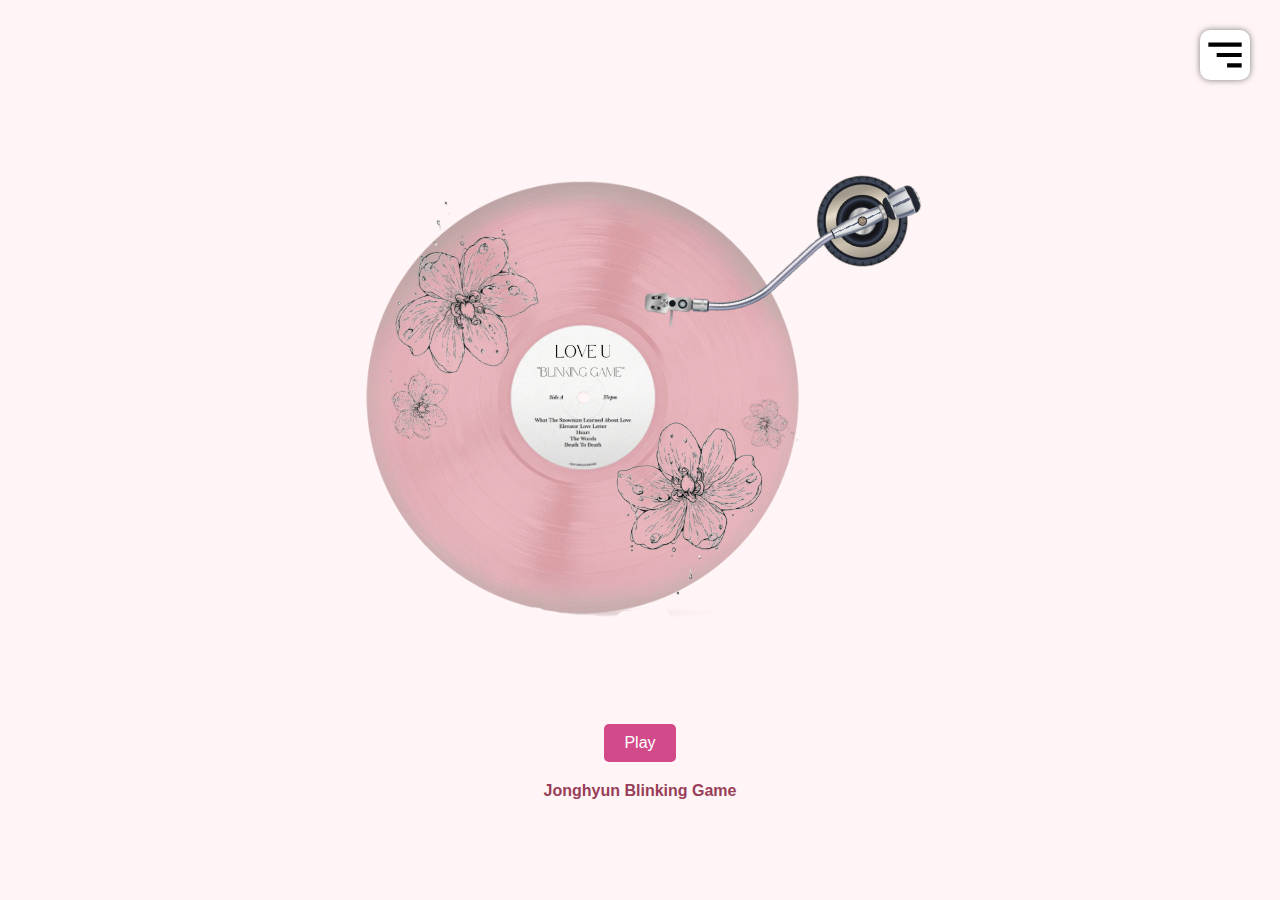
==== index.html @ 4676c762 "Add files via upload" ====
<!DOCTYPE html>
<html lang="en">
  <head>
    <meta charset="UTF-8" />
    <meta name="viewport" content="width=device-width, initial-scale=1.0" />
    <link rel="preconnect" href="https://fonts.googleapis.com">
    <link rel="preconnect" href="https://fonts.gstatic.com" crossorigin>
    <link href="https://fonts.googleapis.com/css2?family=Montserrat:ital,wght@0,100..900;1,100..900&family=Nunito+Sans:ital,opsz,wght@0,6..12,200..1000;1,6..12,200..1000&display=swap" rel="stylesheet">
    <title>Valentine's Day Vinyl Record Player</title>
    <link rel="stylesheet" href="style.css" />
  </head>
  <body>

      <header class="header" id="inicio">
        <img src="bx-menu-alt-right.svg" alt="" class="photo">
        <nav class="menu-navegacion">
            <a href="#yo">Canción</a>
            <a href="flores.html">Flores</a>
        </nav>
     </header>



    
    <div class="record-player">
      <div id="player-container"></div>
      <button id="play-button">Play</button>
      <audio id="love-song" src="jonghyun.m4a"></audio>
      <h4>Jonghyun Blinking Game</h4>
      <script src="valentin.js"></script>
    </div>


    <script src="menu.js"></script>
  </body>
</html>
---- style.css ----
body {
  font-family: Arial, sans-serif;
  text-align: center;
  background-color: #f5f5f5;
  margin: 0;
  padding: 0;
  background-color: #ffdde14d;
}

h1 {
  color: #d24a8a59;
  margin-top: 20px;
}

h4 {
  color: #993e58;
  margin-top: 20px;
}

#vinyl-container {
  display: inline-block;
  margin-top: 50px;
  position: relative;
}

svg {
  width: 700px;
  height: 700px;
}

#play-button {
  margin-top: 20px;
  padding: 10px 20px;
  font-size: 16px;
  color: #fff;
  background-color: #d24a89;
  border: none;
  border-radius: 5px;
  cursor: pointer;
  transition: background-color 0.3s;
}

#play-button:hover {
  background-color: #d24a8a9c;
}

@keyframes spin {
  from {
      transform: rotate(0deg);
  }
  to {
      transform: rotate(360deg);
  }
}

.spin {
  animation: spin 4s linear infinite;
}

.head {
  position: absolute;
  top: 5px;
  left: 20px;
  color: #993e58;
  font-size: 15px;
  display: flex;
  align-items: center;
  gap: 20px;
}

/* MENU HAMBURGUESA */
.photo {
  z-index: 10000;
  position: fixed;
  top: 30px;
  right: 30px;
  background: #fff;
  width: 50px;
  height: 50px;
  cursor: pointer;
  border-radius: 10px;
  box-shadow: 0 0 6px rgba(0, 0, 0, 0.5);
}

/* Menú de navegación */
.menu-navegacion {
  z-index: 9999;
  position: fixed;
  top: 0;
  right: 0;
  width: 30vw;
  height: 100%;
  background: linear-gradient(to right, #ffdde1, #ee9ca7);
  display: flex;
  flex-direction: column;
  justify-content: space-evenly;
  align-items: center;
  transition: transform 0.3s ease-in-out;
  transform: translate(110%);
  box-shadow: 0 0 6px rgba(0, 0, 0, 0.5);
}

.menu-navegacion a:hover {
  color: #993e58;
}

.spread {
  transform: translate(0);
}

.menu-navegacion a {
  color: rgb(189, 71, 107);
  text-decoration: none;
  font-weight: bolder;
}

@media screen and (max-width: 430px) {
  .menu-navegacion {
      width: 70vw;
  }
  
  .photo {
      top: 20px;
      right: 20px;
      width: 45px;
      height: 45px;
  }

  svg {
      width: 350px;
      height: 350px;
  }

  #vinyl-container {
      margin-top: 20px;
  }

  #play-button {
      padding: 8px 16px;
      font-size: 14px;
  }
}

@media screen and (max-width: 932px) and (orientation: landscape) {
  svg {
      width: 250px;
      height: 250px;
  }

  .menu-navegacion {
      width: 50vw;
  }

  #play-button {
      font-size: 12px;
      padding: 6px 12px;
  }
}
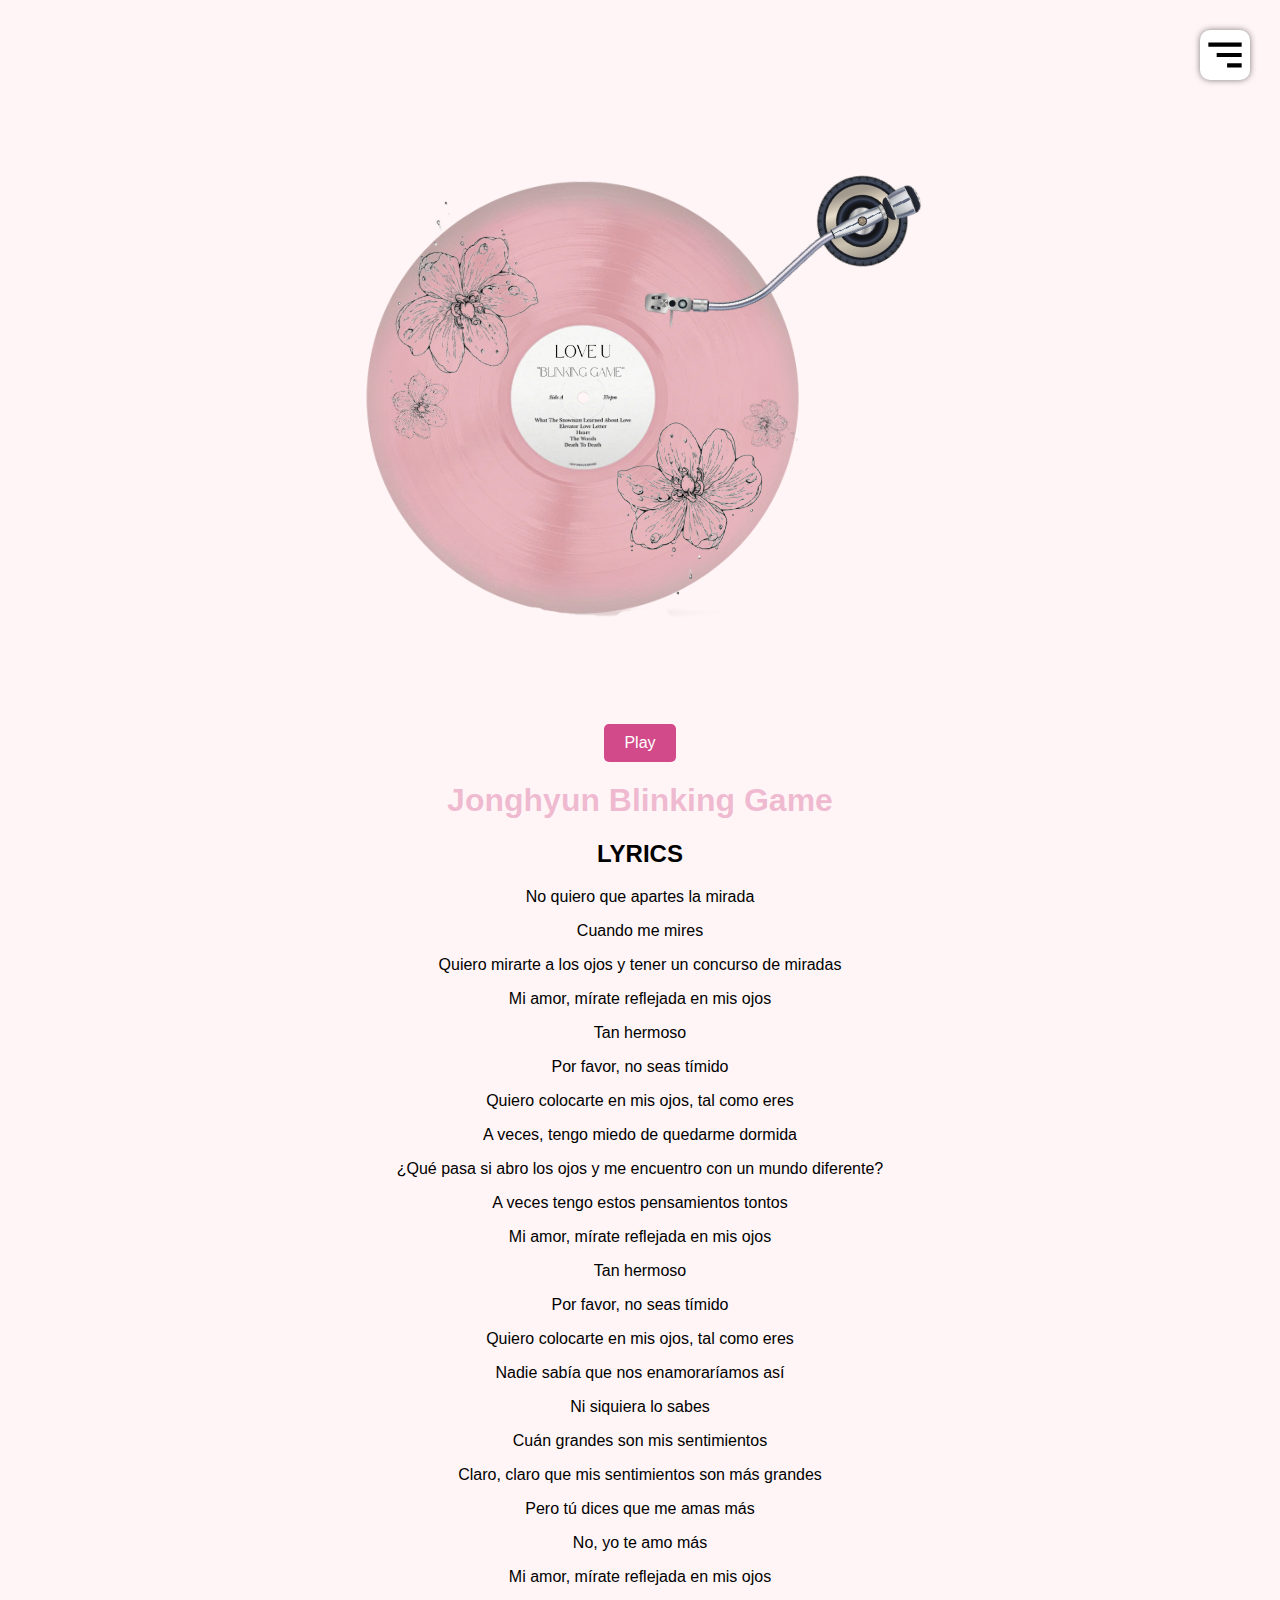
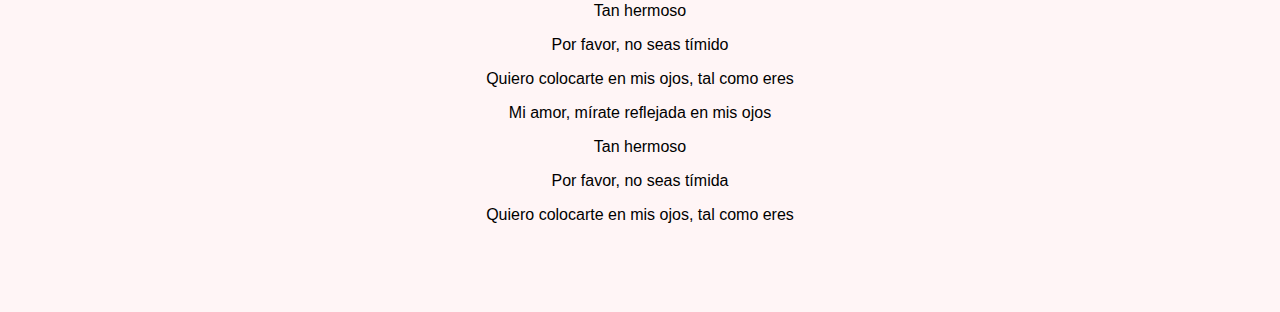
==== commit 63dcc5ec: "Add files via upload" ====
--- a/index.html
+++ b/index.html
@@ -7,6 +7,7 @@
     <link rel="preconnect" href="https://fonts.gstatic.com" crossorigin>
     <link href="https://fonts.googleapis.com/css2?family=Montserrat:ital,wght@0,100..900;1,100..900&family=Nunito+Sans:ital,opsz,wght@0,6..12,200..1000;1,6..12,200..1000&display=swap" rel="stylesheet">
     <title>Valentine's Day Vinyl Record Player</title>
+    <link rel="shortcut icon" href="https://images.freeimages.com/image/previews/361/heart-dazzle-diamond-png-5690439.png" type="image/x-icon">
     <link rel="stylesheet" href="style.css" />
   </head>
   <body>
@@ -14,7 +15,7 @@
       <header class="header" id="inicio">
         <img src="bx-menu-alt-right.svg" alt="" class="photo">
         <nav class="menu-navegacion">
-            <a href="#yo">Canción</a>
+            <a href="#inicio">Canción</a>
             <a href="flores.html">Flores</a>
         </nav>
      </header>
@@ -22,13 +23,52 @@
 
 
     
-    <div class="record-player">
+    <div id="inicio" class="record-player">
       <div id="player-container"></div>
       <button id="play-button">Play</button>
       <audio id="love-song" src="jonghyun.m4a"></audio>
-      <h4>Jonghyun Blinking Game</h4>
+      <h1>Jonghyun Blinking Game</h1>
       <script src="valentin.js"></script>
     </div>
+
+    <div>
+      <h2>LYRICS</h2>
+      <p>No quiero que apartes la mirada</p>
+      <p>Cuando me mires</p>
+      <p>Quiero mirarte a los ojos y tener un concurso de miradas</p>
+      <p>Mi amor, mírate reflejada en mis ojos</p>
+      <p>Tan hermoso</p>
+      <p>Por favor, no seas tímido</p>
+      <p>Quiero colocarte en mis ojos, tal como eres</p>
+  
+      <p>A veces, tengo miedo de quedarme dormida</p>
+      <p>¿Qué pasa si abro los ojos y me encuentro con un mundo diferente?</p>
+      <p>A veces tengo estos pensamientos tontos</p>
+  
+      <p>Mi amor, mírate reflejada en mis ojos</p>
+      <p>Tan hermoso</p>
+      <p>Por favor, no seas tímido</p>
+      <p>Quiero colocarte en mis ojos, tal como eres</p>
+  
+      <p>Nadie sabía que nos enamoraríamos así</p>
+      <p>Ni siquiera lo sabes</p>
+      <p>Cuán grandes son mis sentimientos</p>
+      <p>Claro, claro que mis sentimientos son más grandes</p>
+      <p>Pero tú dices que me amas más</p>
+      <p>No, yo te amo más</p>
+  
+      <p>Mi amor, mírate reflejada en mis ojos</p>
+      <p>Tan hermoso</p>
+      <p>Por favor, no seas tímido</p>
+      <p>Quiero colocarte en mis ojos, tal como eres</p>
+  
+      <p>Mi amor, mírate reflejada en mis ojos</p>
+      <p>Tan hermoso</p>
+      <p>Por favor, no seas tímida</p>
+      <p>Quiero colocarte en mis ojos, tal como eres</p>
+    </div>
+
+    <br><br><br><br>
 
 
     <script src="menu.js"></script>
